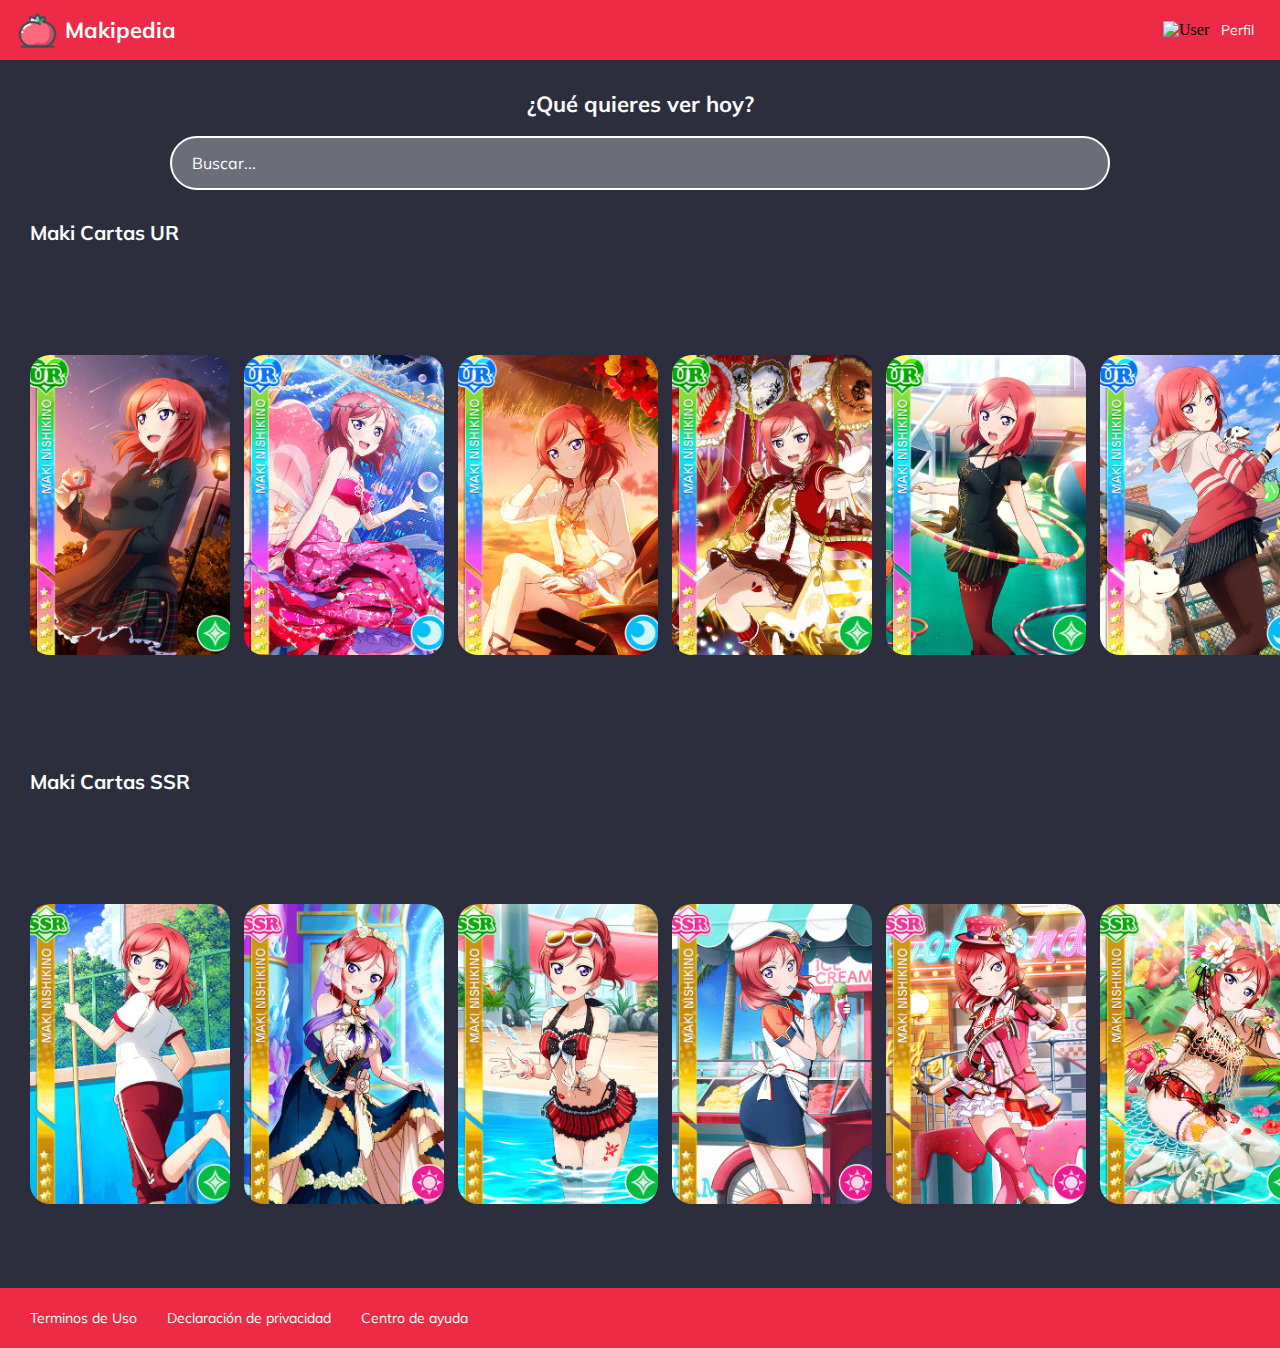
==== index.html @ 909f5ab0 "Testeando avances del proyecto Makipedia" ====
<!DOCTYPE html>
<html lang="en">
<head>
    <meta charset="UTF-8">
    <meta name="viewport" content="width=device-width, initial-scale=1.0">
    <meta http-equiv="X-UA-Compatible" content="ie=edge">
    <!-- Fuente tomada de google fonts-->
    <link href="https://fonts.googleapis.com/css?family=Muli&display=swap" rel="stylesheet">
    <link rel="stylesheet" href="css/styles.css">
    <title>Maquetación Principal</title>
</head>
<body>
    <header class="header">
        <div class="header__img">
            <img class="header__img--logo" src="images/tomate-ico.png" alt="Tomate"> 
            <span class="header__img--letras">Makipedia</span>
        </div>        
        <div class="header__menu">
            <div class="header__menu--profile">
                <img src="images/Maki icono.png" alt="User">
                <p>Perfil</p>
            </div>
            <ul>
                <li><a href="/">Cuenta</a></li>
                <li><a href="/">Cerrar Sesión</a></li>
            </ul>
        </div>
    </header>

    <div class="contenido">
        <section class="main">
            <h2 class="main__title">¿Qué quieres ver hoy?</h2>
            <input class="input--buscar" type="text" placeholder="Buscar...">
        </section>

        <section class="categories">
            <h2 class="categories__title">Maki Cartas UR</h2>
        </section>
        

        <section class="carousel">
            <div class="carousel__container">
                <div class="carousel-item">
                    <img class="carousel-item__img" src="images/Maki_1.jpg" alt="Maki 1">
                    <div class="carousel-item__details">
                        <div class="carousel-item__details--img">
                            <img src="images/ampliar.png" alt="Ampliar">
                            <img src="images/guardar.png" alt="Guardar">
                        </div>
                        <p class="carousel-item__details--title">Maki 1</p>
                        <p class="carousel-item__details--subtitle">2019</p>
                    </div>
                </div>
                <div class="carousel-item">
                    <img class="carousel-item__img" src="images/Maki_2.jpg" alt="Maki 2">
                    <div class="carousel-item__details">
                        <div class="carousel-item__details--img">
                            <img src="images/ampliar.png" alt="Ampliar">
                            <img src="images/guardar.png" alt="Guardar">
                        </div>
                        <p class="carousel-item__details--title">Maki 2</p>
                        <p class="carousel-item__details--subtitle">2019</p>
                    </div>
                </div>
                <div class="carousel-item">
                    <img class="carousel-item__img" src="images/Maki_3.jpg" alt="Maki 3">
                    <div class="carousel-item__details">
                        <div class="carousel-item__details--img">
                            <img src="images/ampliar.png" alt="Ampliar">
                            <img src="images/guardar.png" alt="Guardar">
                        </div>
                        <p class="carousel-item__details--title">Maki 3</p>
                        <p class="carousel-item__details--subtitle">2019</p>
                    </div>
                </div>
                <div class="carousel-item">
                    <img class="carousel-item__img" src="images/Maki_4.jpg" alt="Maki 4">
                    <div class="carousel-item__details">
                        <div class="carousel-item__details--img">
                            <img src="images/ampliar.png" alt="Ampliar">
                            <img src="images/guardar.png" alt="Guardar">
                        </div>
                        <p class="carousel-item__details--title">Maki 4</p>
                        <p class="carousel-item__details--subtitle">2019</p>
                    </div>
                </div>
                <div class="carousel-item">
                    <img class="carousel-item__img" src="images/Maki_5.jpg" alt="Maki 5">
                    <div class="carousel-item__details">
                        <div class="carousel-item__details--img">
                            <img src="images/ampliar.png" alt="Ampliar">
                            <img src="images/guardar.png" alt="Guardar">
                        </div>
                        <p class="carousel-item__details--title">Maki 5</p>
                        <p class="carousel-item__details--subtitle">2019</p>
                    </div>
                </div>
                <div class="carousel-item">
                    <img class="carousel-item__img" src="images/Maki_6.jpg" alt="Maki 6">
                    <div class="carousel-item__details">
                        <div class="carousel-item__details--img">
                            <img src="images/ampliar.png" alt="Ampliar">
                            <img src="images/guardar.png" alt="Guardar">
                        </div>
                        <p class="carousel-item__details--title">Maki 6</p>
                        <p class="carousel-item__details--subtitle">2019</p>
                    </div>
                </div>
                
            </div>
        </section>

        <section class="categories">
            <h2 class="categories__title">Maki Cartas SSR</h2>
        </section>        

        <section class="carousel">
            <div class="carousel__container">
                <div class="carousel-item">
                    <img class="carousel-item__img" src="images/Maki_ssr_1.jpg" alt="Maki 1">
                    <div class="carousel-item__details">
                        <div class="carousel-item__details--img">
                            <img src="images/ampliar.png" alt="Ampliar">
                            <img src="images/guardar.png" alt="Guardar">
                        </div>
                        <p class="carousel-item__details--title">Maki 1</p>
                        <p class="carousel-item__details--subtitle">2019</p>
                    </div>
                </div>
                <div class="carousel-item">
                    <img class="carousel-item__img" src="images/Maki_ssr_2.jpg" alt="Maki 2">
                    <div class="carousel-item__details">
                        <div class="carousel-item__details--img">
                            <img src="images/ampliar.png" alt="Ampliar">
                            <img src="images/guardar.png" alt="Guardar">
                        </div>
                        <p class="carousel-item__details--title">Maki 2</p>
                        <p class="carousel-item__details--subtitle">2019</p>
                    </div>
                </div>
                <div class="carousel-item">
                    <img class="carousel-item__img" src="images/Maki_ssr_3.jpg" alt="Maki 3">
                    <div class="carousel-item__details">
                        <div class="carousel-item__details--img">
                            <img src="images/ampliar.png" alt="Ampliar">
                            <img src="images/guardar.png" alt="Guardar">
                        </div>
                        <p class="carousel-item__details--title">Maki 3</p>
                        <p class="carousel-item__details--subtitle">2019</p>
                    </div>
                </div>
                <div class="carousel-item">
                    <img class="carousel-item__img" src="images/Maki_ssr_4.jpg" alt="Maki 4">
                    <div class="carousel-item__details">
                        <div class="carousel-item__details--img">
                            <img src="images/ampliar.png" alt="Ampliar">
                            <img src="images/guardar.png" alt="Guardar">
                        </div>
                        <p class="carousel-item__details--title">Maki 4</p>
                        <p class="carousel-item__details--subtitle">2019</p>
                    </div>
                </div>
                <div class="carousel-item">
                    <img class="carousel-item__img" src="images/Maki_ssr_5.jpg" alt="Maki 5">
                    <div class="carousel-item__details">
                        <div class="carousel-item__details--img">
                            <img src="images/ampliar.png" alt="Ampliar">
                            <img src="images/guardar.png" alt="Guardar">
                        </div>
                        <p class="carousel-item__details--title">Maki 5</p>
                        <p class="carousel-item__details--subtitle">2019</p>
                    </div>
                </div>
                <div class="carousel-item">
                    <img class="carousel-item__img" src="images/Maki_ssr_6.jpg" alt="Maki 6">
                    <div class="carousel-item__details">
                        <div class="carousel-item__details--img">
                            <img src="images/ampliar.png" alt="Ampliar">
                            <img src="images/guardar.png" alt="Guardar">
                        </div>
                        <p class="carousel-item__details--title">Maki 6</p>
                        <p class="carousel-item__details--subtitle">2019</p>
                    </div>
                </div>
            </div>
        </section>
    </div>
    
    <footer class="footer">
        <a href="/">Terminos de Uso</a>
        <a href="/">Declaración de privacidad</a>
        <a href="/">Centro de ayuda</a>
    </footer>
</body>
</html>
---- css/styles.css ----
@font-face {
  font-family: 'LidoSTF';
  src: url("../fonts/LISTFCEB_.ttf") format("truetype");
}

.button--transparente, .button--twitter, .button--google, .button--back, .main__title, .error-404, .button--juego-secuencia, .juego {
  display: -webkit-box;
  display: -ms-flexbox;
  display: flex;
  -webkit-box-align: center;
      -ms-flex-align: center;
          align-items: center;
  -webkit-box-pack: center;
      -ms-flex-pack: center;
          justify-content: center;
}

.categories__title {
  font-family: "Muli", sans-serif;
  font-size: 20px;
  color: white;
}

.main__title, .header__img--letras, .error-404 p {
  font-family: "Muli", sans-serif;
  font-size: 22px;
  color: white;
  font-weight: bold;
}

.header__menu li a, .header__menu--profile p, .footer a {
  font-family: "Muli", sans-serif;
  font-size: 14px;
  color: white;
}

.input--login, .input--buscar, .button--transparente, .button--twitter, .button--google, .button--back {
  font-family: "Muli", sans-serif;
  font-size: 16px;
  color: white;
  height: 50px;
}

.input--login, .input--buscar {
  border: 2px solid white;
  padding: 0px 20px;
  margin: auto;
  display: -webkit-box;
  display: -ms-flexbox;
  display: flex;
  -webkit-box-pack: center;
      -ms-flex-pack: center;
          justify-content: center;
}

.button--transparente, .button--twitter, .button--google, .button--back {
  font-weight: bold;
  cursor: pointer;
  border: none;
  border-radius: 10px;
  padding: 5px 40px;
  margin: 10px 0px;
}

.main, .categories {
  margin-top: 30px;
  margin-bottom: 30px;
}

.button--transparente {
  background-color: rgba(255, 255, 255, 0.3);
  border-radius: 25px;
  letter-spacing: 1px;
}

.button--twitter {
  background-color: #00acee;
}

.button--google {
  background-color: #DB4437;
}

.button--back {
  background-color: rgba(255, 255, 255, 0.3);
  width: 200px;
  -ms-grid-column-align: center;
      justify-self: center;
}

.button__icon {
  width: 16px;
  margin-right: 10px;
}

.input--login {
  background-color: transparent;
  border-left: 0px;
  border-right: 0px;
  border-top: 0px;
  margin: 0px 0px 20px 0px;
  outline: none;
}

.input--buscar {
  background-color: rgba(255, 255, 255, 0.3);
  border-radius: 30px;
  width: 70%;
  outline-style: none;
}

::-webkit-input-placeholder {
  color: white;
}

:-ms-input-placeholder {
  color: white;
}

::-ms-input-placeholder {
  color: white;
}

::placeholder {
  color: white;
}

.main {
  height: 100px;
}

.categories__title {
  padding-left: 30px;
  /*width: 100%; Le aumenta al 100% 30px extra por lo que provoca scroll horizontal    
        */
}

.carousel {
  width: 100%;
  overflow-x: scroll;
  /* padding: 0px 30px; Le aumenta al 100% 30px extra por lo que provoca scroll horizontal    */
}

.carousel__container {
  white-space: nowrap;
  margin: 70px 0px;
  /* padding-bottom: 10px; */
  padding: 10px 30px;
}

.carousel__container__container:hover .carousel-item {
  opacity: 0.3;
}

.carousel-item {
  background-color: turquoise;
  width: 200px;
  height: 300px;
  border-radius: 20px;
  overflow: hidden;
  margin-right: 10px;
  display: inline-block;
  cursor: pointer;
  -webkit-transition: 450ms all;
  transition: 450ms all;
  -webkit-transform-origin: center left;
          transform-origin: center left;
  position: relative;
}

.carousel-item:hover ~ .carousel-item {
  -webkit-transform: translate3d(100px, 0, 0);
          transform: translate3d(100px, 0, 0);
}

.carousel-item__img {
  width: 200px;
  height: 300px;
  -o-object-fit: cover;
     object-fit: cover;
}

.carousel-item__details {
  background: -webkit-gradient(linear, left bottom, left top, from(rgba(0, 0, 0, 0.9)), to(rgba(0, 0, 0, 0)));
  background: linear-gradient(to top, rgba(0, 0, 0, 0.9) 0%, rgba(0, 0, 0, 0) 100%);
  font-weight: bold;
  color: white;
  opacity: 0;
  -webkit-transition: 450ms opacity;
  transition: 450ms opacity;
  padding: 10px;
  position: absolute;
  top: 0;
  left: 0;
  right: 0;
  bottom: 0;
  display: -webkit-box;
  display: -ms-flexbox;
  display: flex;
  -webkit-box-orient: vertical;
  -webkit-box-direction: normal;
      -ms-flex-direction: column;
          flex-direction: column;
  -webkit-box-pack: end;
      -ms-flex-pack: end;
          justify-content: flex-end;
  -webkit-box-align: end;
      -ms-flex-align: end;
          align-items: flex-end;
}

.carousel-item__details:hover {
  opacity: 1;
}

.carousel-item__details--img {
  margin: 0px;
}

.carousel-item__details--title {
  font-size: 14px;
  margin: 0px;
}

.carousel-item__details--subtitle {
  font-size: 12px;
  margin: 0px;
}

.carousel::-webkit-scrollbar {
  width: 12px;
}

.carousel::-webkit-scrollbar-track {
  -webkit-box-shadow: inset 0 0 6px rgba(0, 0, 0, 0);
  border-radius: 10px;
}

.carousel::-webkit-scrollbar-track:hover {
  -webkit-box-shadow: inset 0 0 6px black;
  border-radius: 10px;
}

.carousel::-webkit-scrollbar-thumb {
  border-radius: 10px;
  -webkit-box-shadow: inset 0 0 6px black;
}

.carousel__container:hover .carousel-item:hover {
  -webkit-transform: scale(1.5);
          transform: scale(1.5);
  opacity: 1;
}

.header {
  background-color: #ee2b47;
  width: 100%;
  height: 60px;
  display: -webkit-box;
  display: -ms-flexbox;
  display: flex;
  -webkit-box-pack: justify;
      -ms-flex-pack: justify;
          justify-content: space-between;
  -webkit-box-align: center;
      -ms-flex-align: center;
          align-items: center;
}

.header__img {
  display: -webkit-box;
  display: -ms-flexbox;
  display: flex;
  -webkit-box-align: center;
      -ms-flex-align: center;
          align-items: center;
}

.header__img--logo {
  width: 45px;
  margin-left: 15px;
  margin-bottom: 10px;
}

.header__img--letras {
  -webkit-box-align: center;
      -ms-flex-align: center;
          align-items: center;
  margin-left: 5px;
}

.header__menu {
  margin-right: 18px;
}

.header__menu:hover ul, .header__menu ul:hover {
  display: block;
}

.header__menu ul {
  display: none;
  list-style: none;
  padding: 0px 18px 0px 10px;
  position: absolute;
  width: 100px;
  text-align: right;
  margin: 0px 0px 0px -13px;
  background-color: #ee2b47;
  border-radius: 10%;
}

.header__menu li {
  margin: 10px 0px;
}

.header__menu li a {
  text-decoration: none;
}

.header__menu li a:hover {
  text-decoration: underline;
}

.header__menu--profile {
  margin-right: 8px;
  display: -webkit-box;
  display: -ms-flexbox;
  display: flex;
  -webkit-box-align: center;
      -ms-flex-align: center;
          align-items: center;
  cursor: pointer;
}

.header__menu--profile img {
  margin-right: 8px;
  width: 50px;
}

.header__menu--profile p {
  margin: 0px;
}

.footer {
  background-color: #ee2b47;
  display: -webkit-box;
  display: -ms-flexbox;
  display: flex;
  -webkit-box-align: center;
      -ms-flex-align: center;
          align-items: center;
  height: 60px;
  width: 100%;
}

.footer a {
  cursor: pointer;
  padding-left: 30px;
  text-decoration: none;
}

.footer a:hover {
  text-decoration: underline;
}

@media only screen and (max-width: 600px) {
  .footer {
    -webkit-box-orient: vertical;
    -webkit-box-direction: normal;
        -ms-flex-direction: column;
            flex-direction: column;
  }
}

.login {
  color: white;
  display: -webkit-box;
  display: -ms-flexbox;
  display: flex;
  -webkit-box-orient: vertical;
  -webkit-box-direction: normal;
      -ms-flex-direction: column;
          flex-direction: column;
  -webkit-box-align: center;
      -ms-flex-align: center;
          align-items: center;
  -webkit-box-pack: center;
      -ms-flex-pack: center;
          justify-content: center;
  padding: 30px 30px;
  min-height: calc(100vh - 120px);
}

.login__container {
  background-color: rgba(255, 255, 255, 0.1);
  border: 2px solid white;
  border-radius: 40px;
  padding: 60px 68px;
  min-height: 700px;
  width: 300px;
  display: -webkit-box;
  display: -ms-flexbox;
  display: flex;
  -ms-flex-pack: distribute;
      justify-content: space-around;
  -webkit-box-orient: vertical;
  -webkit-box-direction: normal;
      -ms-flex-direction: column;
          flex-direction: column;
}

@media only screen and (max-width: 600px) {
  .login__container {
    background-color: transparent;
    border: none;
    padding: 0px;
    width: 100%;
  }
}

.login__form {
  display: -webkit-box;
  display: -ms-flexbox;
  display: flex;
  -webkit-box-orient: vertical;
  -webkit-box-direction: normal;
      -ms-flex-direction: column;
          flex-direction: column;
}

.login__remember-me {
  font-size: 14px;
  display: -webkit-box;
  display: -ms-flexbox;
  display: flex;
  -webkit-box-pack: justify;
      -ms-flex-pack: justify;
          justify-content: space-between;
  margin-top: 10px;
}

.login__remember-me a {
  text-decoration: none;
  color: white;
}

.login__remember-me a:hover {
  text-decoration: underline;
}

.login__social-media {
  display: -webkit-box;
  display: -ms-flexbox;
  display: flex;
  -webkit-box-orient: vertical;
  -webkit-box-direction: normal;
      -ms-flex-direction: column;
          flex-direction: column;
  -webkit-box-pack: center;
      -ms-flex-pack: center;
          justify-content: center;
}

.login__register {
  font-size: 14px;
}

.login__register a {
  font-size: 16px;
  font-weight: bold;
  text-decoration: none;
  color: white;
}

.login__register a:hover {
  text-decoration: underline;
}

.login__init {
  display: -webkit-box;
  display: -ms-flexbox;
  display: flex;
  -webkit-box-pack: center;
      -ms-flex-pack: center;
          justify-content: center;
}

.login__init a {
  font-size: 16px;
  font-weight: bold;
  text-decoration: none;
  color: white;
}

.login__init a a:hover {
  text-decoration: underline;
}

.error-404 {
  min-height: calc(100vh - 60px - 60px);
  display: -ms-grid;
  display: grid;
  -ms-grid-rows: 10% 10% 10% 10% 10% 10% 10% 10% 10% 10%;
      grid-template-rows: 10% 10% 10% 10% 10% 10% 10% 10% 10% 10%;
  -ms-grid-columns: 10% 10% 10% 10% 10% 10% 10% 10% 10% 10%;
      grid-template-columns: 10% 10% 10% 10% 10% 10% 10% 10% 10% 10%;
}

.error-404__caja {
  -ms-grid-row: 2;
  -ms-grid-row-span: 2;
  -ms-grid-column: 3;
  -ms-grid-column-span: 3;
  grid-area: 2 /3 / 4 / 6;
}

.error-404 p {
  -ms-grid-row: 4;
  -ms-grid-row-span: 2;
  -ms-grid-column: 3;
  -ms-grid-column-span: 3;
  grid-area: 4 / 3 / 6 / 6;
  -ms-grid-column-align: center;
      justify-self: center;
  -ms-flex-item-align: center;
      -ms-grid-row-align: center;
      align-self: center;
}

.error-404 img {
  -ms-grid-row: 2;
  -ms-grid-row-span: 6;
  -ms-grid-column: 6;
  -ms-grid-column-span: 3;
  grid-area: 2 / 6 / 8 / 9;
  width: 350px;
  -ms-grid-column-align: left;
      justify-self: left;
}

.error-404 .button--back {
  -ms-grid-row: 6;
  -ms-grid-row-span: 2;
  -ms-grid-column: 3;
  -ms-grid-column-span: 3;
  grid-area: 6/3/8/6;
}

@media only screen and (max-width: 600px) {
  .error-404 {
    display: -webkit-box;
    display: -ms-flexbox;
    display: flex;
    -webkit-box-orient: vertical;
    -webkit-box-direction: normal;
        -ms-flex-direction: column;
            flex-direction: column;
  }
  .error-404 img {
    width: 200px;
  }
}

.text {
  text-align: center;
  margin-top: 56px;
  color: white;
  font-size: 50px;
  font-weight: bold;
}

.animated {
  -webkit-animation-duration: 5.5s;
          animation-duration: 5.5s;
  -webkit-animation-fill-mode: both;
          animation-fill-mode: both;
  -webkit-animation-iteration-count: infinite;
          animation-iteration-count: infinite;
}

@-webkit-keyframes bounce {
  0%, 20%, 50%, 80%, 100% {
    -webkit-transform: translateY(0);
            transform: translateY(0);
  }
  30% {
    -webkit-transform: translateY(-60px);
            transform: translateY(-60px);
  }
  70% {
    -webkit-transform: translateY(-15px);
            transform: translateY(-15px);
  }
}

@keyframes bounce {
  0%, 20%, 50%, 80%, 100% {
    -webkit-transform: translateY(0);
            transform: translateY(0);
  }
  30% {
    -webkit-transform: translateY(-60px);
            transform: translateY(-60px);
  }
  70% {
    -webkit-transform: translateY(-15px);
            transform: translateY(-15px);
  }
}

.bounce {
  -webkit-animation-name: bounce;
          animation-name: bounce;
}

* {
  /*  outline: 2px solid red;*/
}

html, body {
  margin: 0px;
  background-color: #2c2e3e;
}

.contenido {
  margin: 0px;
  min-height: calc(100vh - 60px - 60px);
}

.apagar {
  -webkit-filter: brightness(0.5);
          filter: brightness(0.5);
}

.pointer {
  cursor: pointer;
}

.button--juego-secuencia {
  font-family: "LidoSTF", sans-serif;
  color: white;
  font-weight: bold;
  border-style: solid;
  padding: 5px 40px;
  margin: 10px 0px;
  background-color: #ea3599;
  font-size: 32px;
  width: 120px;
  height: 120px;
  border-radius: 50%;
  border-color: white;
  border-width: 8px;
  -ms-grid-column: 2;
  grid-column: 2;
  -ms-grid-row: 2;
  grid-row: 2;
  outline: none;
}

.button--juego-secuencia:hover {
  font-size: 36px;
}

.juego {
  margin: 50px auto;
}

.juego__secuencia {
  display: -ms-grid;
  display: grid;
  -ms-grid-columns: 1fr 1fr 1fr;
      grid-template-columns: 1fr 1fr 1fr;
  -ms-grid-rows: 1fr 1fr 1fr;
      grid-template-rows: 1fr 1fr 1fr;
  justify-items: center;
}

.juego__secuencia--0 {
  -ms-grid-column: 1;
  grid-column: 1;
  -ms-grid-row: 1;
  grid-row: 1;
}

.juego__secuencia--1 {
  -ms-grid-column: 2;
  grid-column: 2;
  -ms-grid-row: 1;
  grid-row: 1;
}

.juego__secuencia--2 {
  -ms-grid-column: 3;
  grid-column: 3;
  -ms-grid-row: 1;
  grid-row: 1;
}

.juego__secuencia--3 {
  -ms-grid-column: 1;
  grid-column: 1;
  -ms-grid-row: 2;
  grid-row: 2;
}

.juego__secuencia--4 {
  -ms-grid-column: 3;
  grid-column: 3;
  -ms-grid-row: 2;
  grid-row: 2;
}

.juego__secuencia--5 {
  -ms-grid-column: 1;
  grid-column: 1;
  -ms-grid-row: 3;
  grid-row: 3;
}

.juego__secuencia--6 {
  -ms-grid-column: 2;
  grid-column: 2;
  -ms-grid-row: 3;
  grid-row: 3;
}

.juego__secuencia--7 {
  -ms-grid-column: 3;
  grid-column: 3;
  -ms-grid-row: 3;
  grid-row: 3;
}

.juego__secuencia > * {
  padding: 3px;
}

@media only screen and (max-width: 600px) {
  .juego__secuencia > * {
    width: 90px;
    height: 90px;
  }
}
/*# sourceMappingURL=styles.css.map */
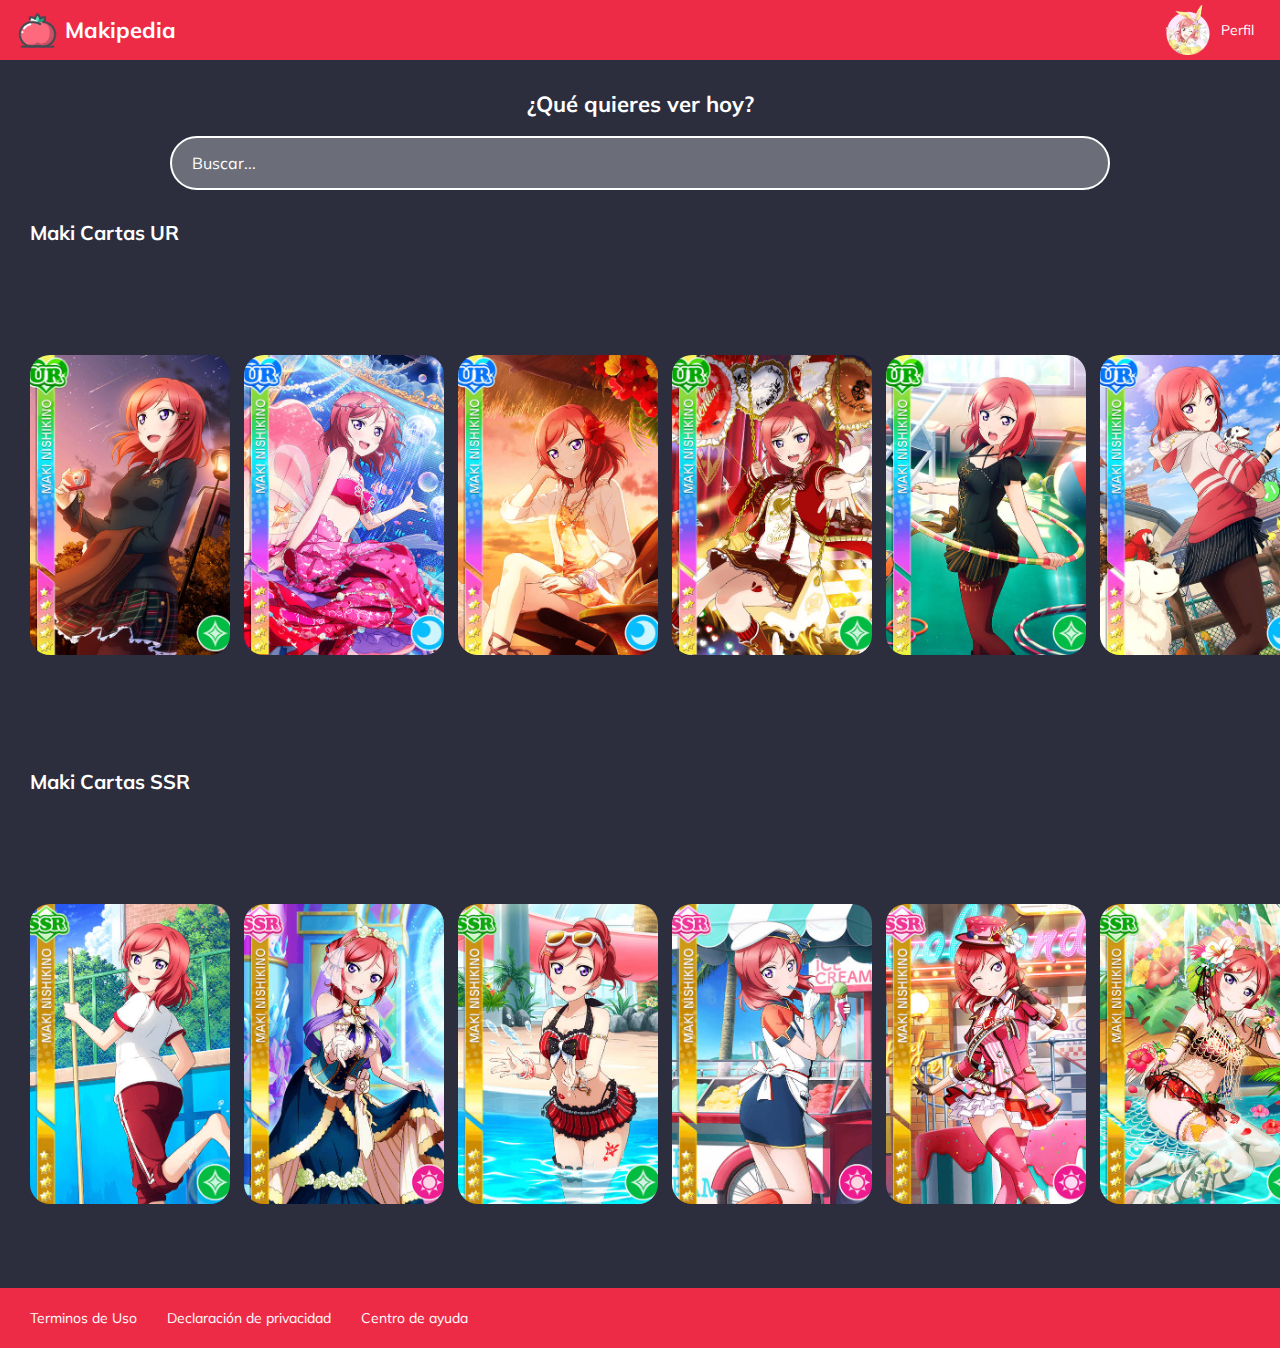
==== commit 288cdd16: "Correción del nombre de la img de perfil 2" ====
--- a/index.html
+++ b/index.html
@@ -17,7 +17,7 @@
         </div>        
         <div class="header__menu">
             <div class="header__menu--profile">
-                <img src="images/Maki icono.png" alt="User">
+                <img src="images/maki-icono.png" alt="User">
                 <p>Perfil</p>
             </div>
             <ul>
